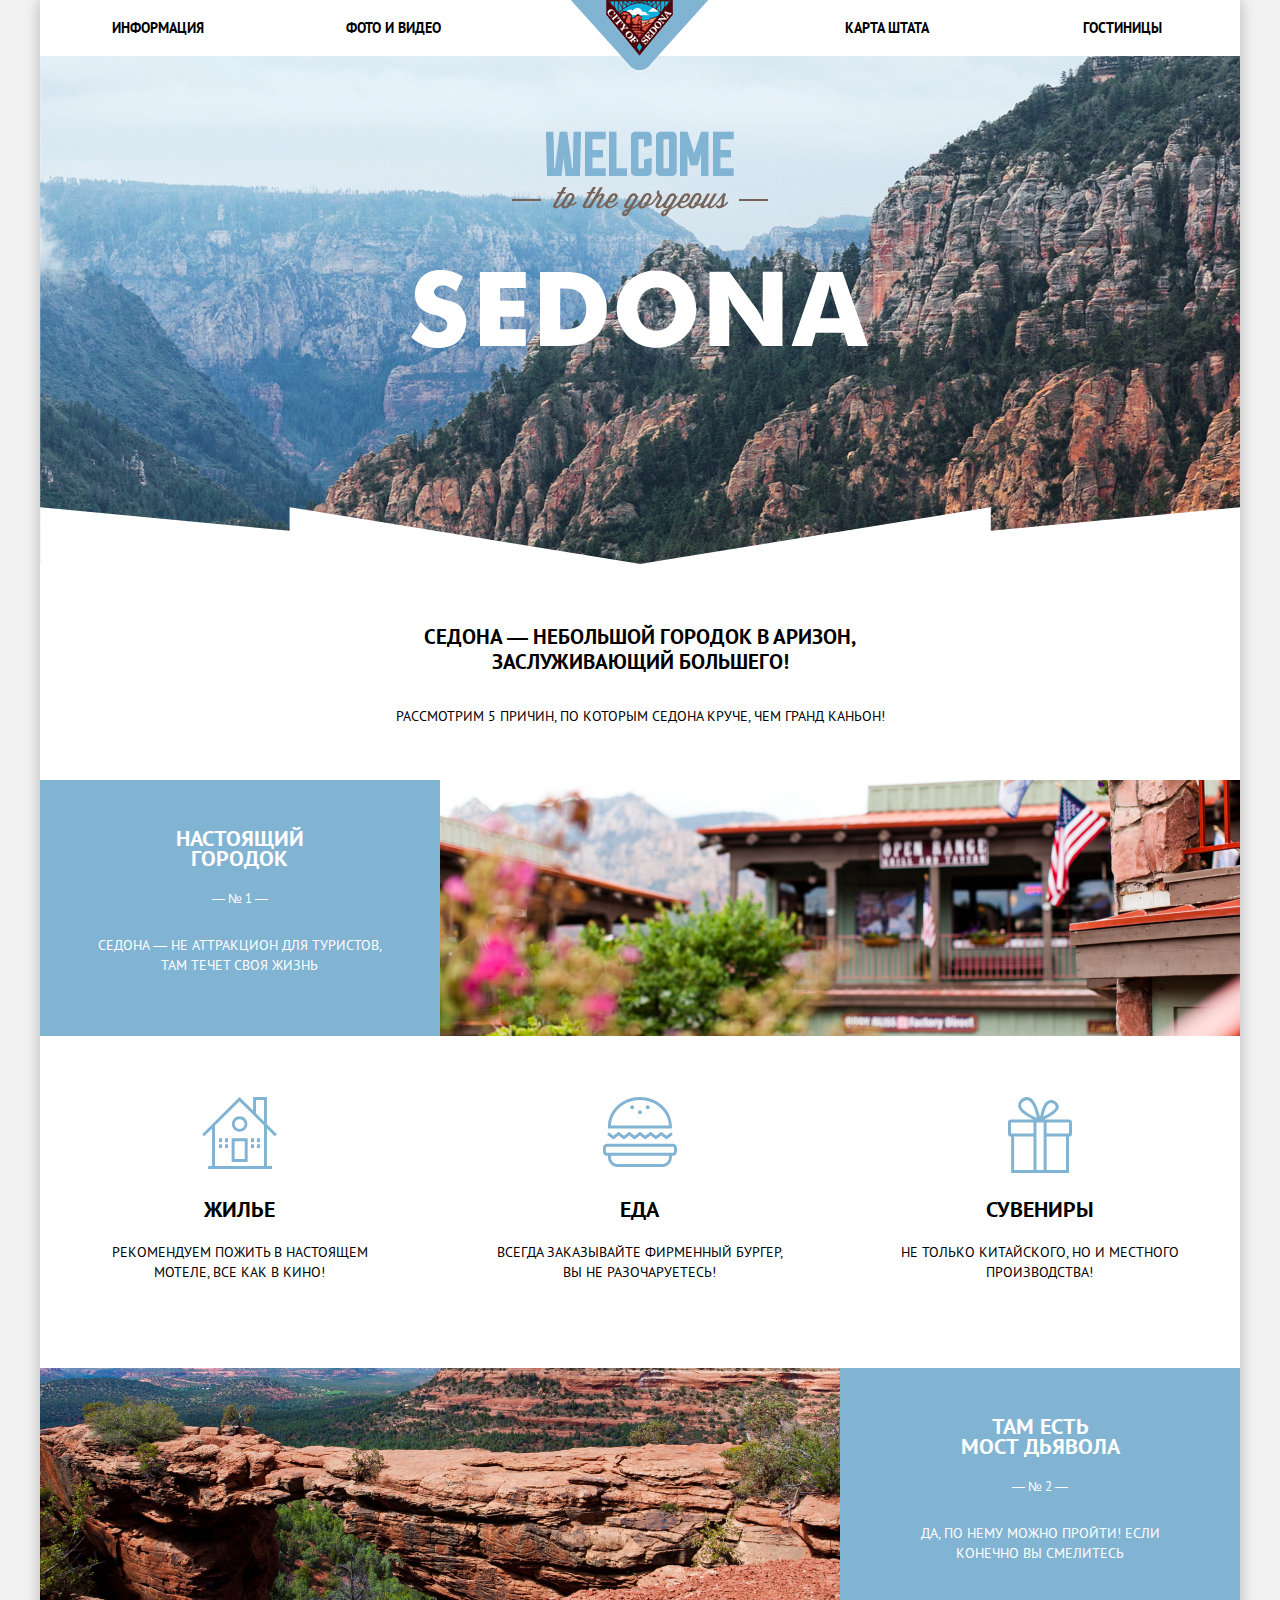
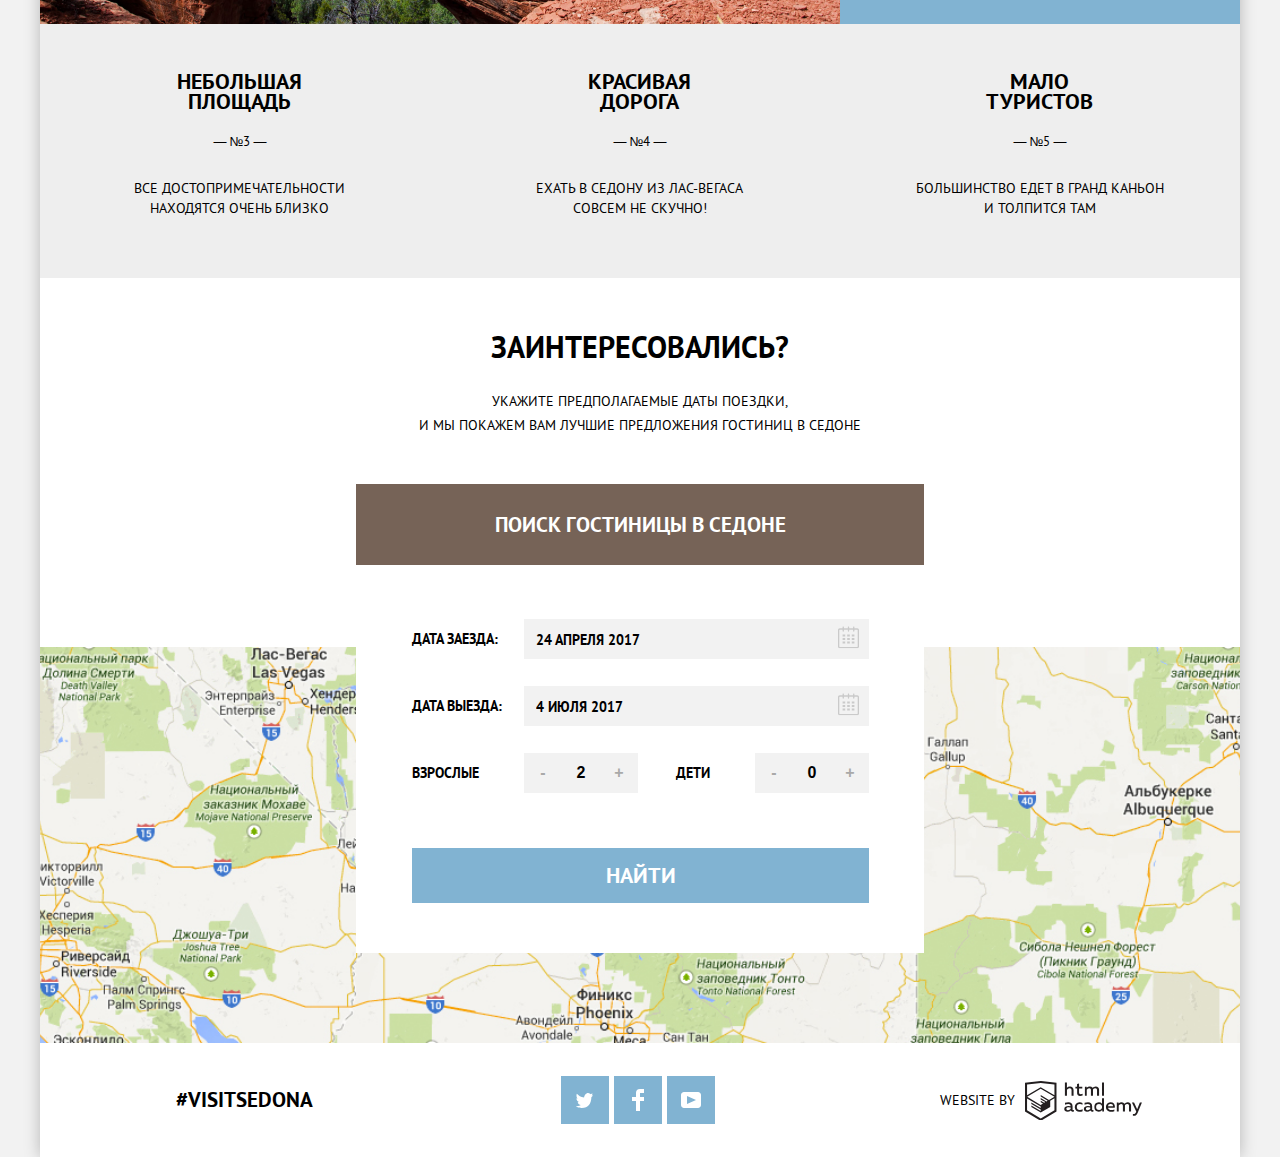
==== index.html @ 19670c78 "Верстка главной страницы" ====
<!DOCTYPE html>
<html lang="ru">
<head>
  <meta charset="UTF-8">
  <meta name="viewport" content="width=device-width, initial-scale=1.0">
  <meta http-equiv="X-UA-Compatible" content="ie=edge">
  <link rel="stylesheet" href="css/style.css">
  <title>Sedona</title>
</head>
<body>
  <div class="container">
    <header class="page-header">
      <div class="page-header__wrapper">
        <nav class="main-nav">
          <img src="img/sedona-logo.png" alt="Sedona" width="138" height="70" class="page-header__logo-image">
          <ul class="main-nav__list main-nav__list--left site-list">
            <li class="site-list__item"><a href="#" class="site-list__link">Информация</a></li>
            <li class="site-list__item"><a href="#" class="site-list__link">Фото и видео</a></li>
          </ul>
          <ul class="main-nav__list main-nav__list--right site-list">
            <li class="site-list__item"><a href="#" class="site-list__link">Карта штата</a></li>
            <li class="site-list__item"><a href="#" class="site-list__link">Гостиницы</a></li>
          </ul>
        </nav>
      </div>
    </header>
    <!-- /.page-header-->
    <main class="page-main">
      <h1 class="visually-hidden">Каталог гостиниц города Седона</h1>
      <section class="hero">
        <h2 class="hero__title"><span class="visually-hidden">Sedona</span></h2>
        <h3 class="hero__slogan"><span class="visually-hidden">Because the Grand  Canyon sucks!</span></h3>
        <p class="hero__subtitle"><span class="visually-hidden">Welcome To the gorgeous</span></p>
      </section>
      <!-- /.hero  -->
      <section class="advantages">
        <h2 class="advantages__title">Седона — небольшой городок в Аризон,  заслуживающий большего!</h2>
        <p class="advantages__subtitle">Рассмотрим 5 причин, по которым Седона круче, чем гранд каньон!</p>
        <ul class="advantage__list">
          <li class="advantage__item advantage__item--image-right" style="background-image: url(img/advantage/image-1.jpg);">
            <div class="advantage__wrapper  advantage__wrapper--image">
              <h2 class="advantage__title">Настоящий<br> городок</h2>         
              <p class="advantage__number">— № 1 —</p>
              <p class="advantage__description">Седона — не аттракцион для туристов, там течет своя жизнь</p>
            </div>       
          </li>
          <li class="advantage__item advantage__item--icon" style="background-image: url(img/icon/icon-1.svg);">
            <div class="advantage__wrapper">
              <h2 class="advantage__title">Жилье</h2>     
              <p class="advantage__description">Рекомендуем пожить в настоящем мотеле, все как в кино!</p>
            </div>
          </li>
          <li class="advantage__item advantage__item--icon" style="background-image: url(img/icon/icon-3.svg);">
            <div class="advantage__wrapper">
              <h2 class="advantage__title">Еда</h2>      
              <p class="advantage__description">Всегда заказывайте фирменный бургер, вы не разочаруетесь!</p>
            </div>
          </li>
          <li class="advantage__item advantage__item--icon" style="background-image: url(img/icon/icon-2.svg);">
            <div class="advantage__wrapper">
              <h2 class="advantage__title">Сувениры</h2>    
              <p class="advantage__description">Не только китайского, но и местного производства!</p>
            </div>
          </li>
          <li class="advantage__item advantage__item--image-left"  style="background-image: url(img/advantage/image-2.jpg);">
            <div class="advantage__wrapper advantage__wrapper--image">
              <h2 class="advantage__title">Там есть <br>Мост Дьявола</h2>         
              <p class="advantage__number">— № 2 —</p>
              <p class="advantage__description"> Да, по нему можно пройти! Если конечно вы смелитесь</p>
            </div>
          </li>
          <li class="advantage__item advantage__item--grey">
            <div class="advantage__wrapper advantage__wrapper--grey">
              <h2 class="advantage__title">Небольшая <br>площадь</h2>
              <p class="advantage__number">— №3 —</p>
              <p class="advantage__description advantage__description--grey">Все достопримечательности находятся очень близко</p>
            </div>
          </li>
          <li class="advantage__item advantage__item--grey">
            <div class="advantage__wrapper advantage__wrapper--grey">
              <h2 class="advantage__title">Красивая<br>дорога</h2>
              <p class="advantage__number">— №4 —</p>
              <p class="advantage__description advantage__description--grey">Ехать в седону из лас-вегаса совсем не скучно!</p>
            </div>
          </li>
          <li class="advantage__item advantage__item--grey">
            <div class="advantage__wrapper advantage__wrapper--grey">
              <h2 class="advantage__title">Мало <br>туристов</h2>
              <p class="advantage__number">— №5 —</p>
              <p class="advantage__description advantage__description--grey">Большинство едет в гранд каньон и толпится там</p>
            </div>
          </li>  
        </ul>
      </section>
      <!-- /.advantages -->
      <section class="offer">
        <div class="offer__wrapper">
          <h2 class="offer__title">Заинтересовались?</h2>
          <p class="offer__info">Укажите предполагаемые даты поездки, <br>
              и мы покажем вам лучшие предложения гостиниц в седоне</p>
              <div class="form__wrapper">
                <a class="button button--form-open">
                  <span class="button__text">Поиск гостиницы в Седоне</span>
                </a>
                <div class="search-form__wrapper">
                    <form class="search-form">
                      <div class="search-form__item">
                        <label class="search-form__label" for="search-form-date-in">Дата заезда:</label>
                        <input class="search-form__input" id="search-form-date-in" type="text" name="date" value="" placeholder="24 апреля 2017">
                        <icon class="search-form__calendar">
                          <svg xmlns="http://www.w3.org/2000/svg" width="21" height="22" viewBox="0 0 21 22"><path d="M19.251 2.025h-2.845V.648c0-.381-.294-.689-.656-.689-.363 0-.656.308-.656.689v1.377h-3.938V.648c0-.381-.294-.689-.655-.689-.363 0-.657.308-.657.689v1.377H5.906V.648c0-.381-.294-.689-.656-.689-.363 0-.657.308-.657.689v1.377H1.75C.784 2.025 0 2.847 0 3.862v16.302C0 21.179.784 22 1.75 22h17.501c.966 0 1.749-.821 1.749-1.836V3.862c0-1.015-.783-1.837-1.749-1.837zm.437 18.139a.448.448 0 0 1-.437.459H1.75a.45.45 0 0 1-.438-.459V3.862a.45.45 0 0 1 .438-.459h2.844v1.378c0 .381.294.689.657.689.362 0 .656-.308.656-.689V3.403h3.938v1.378c0 .381.294.689.657.689.361 0 .655-.308.655-.689V3.403h3.938v1.378c0 .381.293.689.656.689.362 0 .656-.308.656-.689V3.403h2.845c.241 0 .437.206.437.459v16.302z"/><path d="M4.594 8.225h2.625v2.066H4.594zM4.594 11.668h2.625v2.067H4.594zM4.594 15.112h2.625v2.066H4.594zM9.188 15.112h2.625v2.066H9.188zM9.188 11.668h2.625v2.067H9.188zM9.188 8.225h2.625v2.066H9.188zM13.781 15.112h2.625v2.066h-2.625zM13.781 11.668h2.625v2.067h-2.625zM13.781 8.225h2.625v2.066h-2.625z"/></svg>
                        </icon>
                      </div>
                      <div class="search-form__item">
                        <label class="search-form__label" for="search-form-date-out">Дата выезда:</label>
                        <input class="search-form__input" id="search-form-date-out" type="text" name="date" value="" placeholder="4 июля 2017">
                        <icon class="search-form__calendar">
                          <svg xmlns="http://www.w3.org/2000/svg" width="21" height="22" viewBox="0 0 21 22"><path d="M19.251 2.025h-2.845V.648c0-.381-.294-.689-.656-.689-.363 0-.656.308-.656.689v1.377h-3.938V.648c0-.381-.294-.689-.655-.689-.363 0-.657.308-.657.689v1.377H5.906V.648c0-.381-.294-.689-.656-.689-.363 0-.657.308-.657.689v1.377H1.75C.784 2.025 0 2.847 0 3.862v16.302C0 21.179.784 22 1.75 22h17.501c.966 0 1.749-.821 1.749-1.836V3.862c0-1.015-.783-1.837-1.749-1.837zm.437 18.139a.448.448 0 0 1-.437.459H1.75a.45.45 0 0 1-.438-.459V3.862a.45.45 0 0 1 .438-.459h2.844v1.378c0 .381.294.689.657.689.362 0 .656-.308.656-.689V3.403h3.938v1.378c0 .381.294.689.657.689.361 0 .655-.308.655-.689V3.403h3.938v1.378c0 .381.293.689.656.689.362 0 .656-.308.656-.689V3.403h2.845c.241 0 .437.206.437.459v16.302z"/><path d="M4.594 8.225h2.625v2.066H4.594zM4.594 11.668h2.625v2.067H4.594zM4.594 15.112h2.625v2.066H4.594zM9.188 15.112h2.625v2.066H9.188zM9.188 11.668h2.625v2.067H9.188zM9.188 8.225h2.625v2.066H9.188zM13.781 15.112h2.625v2.066h-2.625zM13.781 11.668h2.625v2.067h-2.625zM13.781 8.225h2.625v2.066h-2.625z"/></svg>
                        </icon>
                      </div>
                      <div class="search-form__quantity-block">
                      <div class="search-form__item search-form__item--quantity">
                          <label class="search-form__label" for="search-form-adult">Взрослые</label>
                          <div class="search-form__quantity">
                            <input type='button' value='-' class='minus' field='quantity' />
                            <input type='text' id="search-form-adult" name='quantity' value='2' class='qty' />
                            <input type='button' value='+' class='plus' field='quantity' />
                          </div>
                        </div>
                      <div class="search-form__item search-form__item--quantity">
                        <label class="search-form__label" for="search-form-child">Дети</label>
                        <div class="search-form__quantity">
                          <input type='button' value='-' class='minus' field='quantity' />
                          <input type='text' id="search-form-child" name='quantity' value='0' class='qty' />
                          <input type='button' value='+' class='plus' field='quantity' />
                        </div>
                      </div>
                    </div>
                      <div class="search-form__wrapper-button">
                          <button class="button button--search-form" type="submit"><span class="button__text">Найти</span></button>
                      </div>
                    </form>    
                </div>
              </div>
        </div>
      </section>
      <section class="map"></section>
      <!-- /.offer -->
    </main>
    <!-- /.page-main -->
    <footer class="page-footer">
      <div class="page-footer__wrapper">
        <div class="page-footer__hashtag hashtag">
          <b class="hashtag__title">#Visitsedona</b>
        </div>
        <div class="page-footer__social social">
          <ul class="social__list">
            <li class="social__item">
              <a href="#" class="social__link">
                <span class="visually-hidden">Твиттер</span>
                <svg xmlns="http://www.w3.org/2000/svg" xmlns:xlink="http://www.w3.org/1999/xlink" width="17" height="15" viewBox="0 0 17 15"><path fill="#FFF" d="M10.95.144c1.685-.496 2.984.27 3.577 1.179.673-.231 1.331-.481 2.011-.708a2.345 2.345 0 0 1-.857 1.768c.685.17 1.304-.491 1.304-.491-.169 1-1.006 1.788-1.563 2.024-.231 6.75-3.175 11.217-10.077 11.082h-.446c-.41 0-4.164-.46-4.898-1.887 2.271.196 3.893-.422 4.693-1.177-.96-.3-2.679-.477-2.979-2.95.349.106.564.228 1.19.119C1.705 8.247.374 7.53.448 5.33c.285.328 1.067.536 1.34.472C1.085 5.561-.182 2.442.894.85c1.818 1.854 3.735 3.606 7.152 3.773C8.254 2.33 9.183.793 10.95.144z"/></svg>
              </a>
            </li>
            <li class="social__item">
              <a href="#" class="social__link">
                <span class="visually-hidden">Вконтакте</span>
                <svg xmlns="http://www.w3.org/2000/svg" width="12" height="22" viewBox="0 0 12 22"><path fill="#FFF" d="M12 4V0H8a4 4 0 0 0-4 4v4H0v4h4v10h4V12h4V8H8V4h4z"/></svg>
              </a>
            </li>
            <li class="social__item">
              <a href="#" class="social__link">
                <span class="visually-hidden">Youtube</span>
                <svg xmlns="http://www.w3.org/2000/svg" xmlns:xlink="http://www.w3.org/1999/xlink" width="20" height="16" viewBox="0 0 20 16"><path fill="#FFF" d="M17 0H3C1.35 0 0 1.35 0 3v10c0 1.65 1.35 3 3 3h14c1.65 0 3-1.35 3-3V3c0-1.65-1.35-3-3-3zM6.027 11.998V4.002L15.014 8l-8.987 3.998z"/></svg>
              </a>
            </li>
          </ul>
        </div>
        <div class="page-footer__copyright copyright">
          <b class="copyright__excerpt">Website by</b>
          <a href="" class="copyright__link">
            <svg xmlns="http://www.w3.org/2000/svg" viewBox="0 0 108.08 36.85"><path d="M44.61,26.88a2,2,0,0,0,.55-0.1v1.33a3.25,3.25,0,0,1-1.18.21,1.67,1.67,0,0,1-1.67-1,4.84,4.84,0,0,1-3.14,1.08c-1.51,0-2.91-.83-2.91-2.55,0-2.13,2-2.79,3.71-2.79a11.08,11.08,0,0,1,2.17.25v-0.3c0-1-.76-1.77-2.19-1.77a7.42,7.42,0,0,0-3,.64v-1.7a10.21,10.21,0,0,1,3.19-.55c2.36,0,3.81,1.12,3.81,3.65v3a0.54,0.54,0,0,0,.49.59h0.17Zm-6.44-1.13A1.35,1.35,0,0,0,39.63,27h0.11a3.39,3.39,0,0,0,2.41-1V24.58a9.72,9.72,0,0,0-1.81-.21c-1,0-2.16.33-2.16,1.38h0Zm12.36-6.11a5,5,0,0,1,2.57.64V22a4.08,4.08,0,0,0-2.3-.7,2.75,2.75,0,1,0,0,5.49,5,5,0,0,0,2.43-.64v1.71a6.27,6.27,0,0,1-2.76.57A4.21,4.21,0,0,1,46,24.51q0-.21,0-0.41a4.32,4.32,0,0,1,4.18-4.46h0.38Zm12.17,7.24a2,2,0,0,0,.55-0.1v1.33a3.25,3.25,0,0,1-1.18.21,1.67,1.67,0,0,1-1.67-1,4.84,4.84,0,0,1-3.14,1.08c-1.51,0-2.91-.83-2.91-2.55,0-2.13,2-2.79,3.71-2.79a11.08,11.08,0,0,1,2.17.25v-0.3c0-1-.76-1.77-2.19-1.77a7.42,7.42,0,0,0-3,.64v-1.7a10.21,10.21,0,0,1,3.19-.55c2.36,0,3.81,1.12,3.81,3.65v3a0.54,0.54,0,0,0,.49.59h0.17Zm-6.44-1.13A1.35,1.35,0,0,0,57.73,27h0.11a3.39,3.39,0,0,0,2.41-1V24.58a9.72,9.72,0,0,0-1.81-.21c-1.06,0-2.16.33-2.16,1.38h0ZM73,16V28.2H71.35V26.88a3.88,3.88,0,0,1-3.19,1.54,4.4,4.4,0,0,1,0-8.78,3.81,3.81,0,0,1,3,1.3V16H73Zm-4.53,5.22a2.76,2.76,0,1,0,0,5.52A2.86,2.86,0,0,0,71.15,25V23A2.91,2.91,0,0,0,68.49,21.27ZM79,19.64c3.31,0,4.46,2.68,3.92,5.09H76.7c0.21,1.5,1.67,2.11,3.19,2.11a6.11,6.11,0,0,0,2.64-.59v1.6a7.14,7.14,0,0,1-3,.57C77,28.42,74.78,27,74.78,24a4.18,4.18,0,0,1,4-4.39H79Zm0.09,1.54a2.28,2.28,0,0,0-2.44,2.1v0.06H81.3A2,2,0,0,0,79.13,21.18Zm5.73,7V19.87h1.65v1a3.81,3.81,0,0,1,2.78-1.27A2.86,2.86,0,0,1,91.89,21a4.12,4.12,0,0,1,2.91-1.33A3.06,3.06,0,0,1,98,23V28.2h-1.9V23.05a1.59,1.59,0,0,0-1.42-1.75H94.42a2.8,2.8,0,0,0-2.07,1.12V28.2h-1.9V23.05A1.59,1.59,0,0,0,89,21.31H88.8a3,3,0,0,0-2.21,1.29v5.63H84.86Zm21.31-8.33h1.9l-3.91,9.46c-0.9,2.17-2.09,2.86-3.35,2.86a4.76,4.76,0,0,1-1.1-.14V30.46a2.86,2.86,0,0,0,.85.12c0.9,0,1.58-.64,2.07-1.9l0.17-.42-4-8.4h2l2.86,6.29ZM38.73,1.46V6.22a3.81,3.81,0,0,1,2.7-1.14,3.25,3.25,0,0,1,3.44,3.4v5.15H43V8.72a1.81,1.81,0,0,0-1.61-2h-0.3a2.93,2.93,0,0,0-2.32,1.39v5.52h-1.9V1.46h1.9ZM49.94,2.31v3h3V6.91h-3v3.81c0,1.1.5,1.46,1.58,1.46a4.49,4.49,0,0,0,1.69-.33v1.6A6.8,6.8,0,0,1,51,13.8a2.55,2.55,0,0,1-2.86-2.74V6.89H46.58V5.26h1.5V2.74Zm5.4,11.31V5.28H57v1A3.81,3.81,0,0,1,59.77,5a2.86,2.86,0,0,1,2.6,1.33A4.12,4.12,0,0,1,65.28,5,3.06,3.06,0,0,1,68.44,8.4v5.21h-1.9V8.46a1.59,1.59,0,0,0-1.42-1.75H64.89a2.8,2.8,0,0,0-2.07,1.12v5.78h-1.9V8.46A1.59,1.59,0,0,0,59.5,6.71H59.27A3,3,0,0,0,57.06,8v5.63H55.34ZM71.17,1.45H73V13.6H71.17V1.45ZM14.71,0H14.55L0,1.54V28.21l14.55,8.66,14.55-8.66V1.54Zm12.5,27.1L14.55,34.64,1.9,27.12V16.18l12.59,7.5V25L5.86,19.9v1.31l8.68,5.21v1.39L5.87,22.65V24l8.68,5.21,8.75-5.24V18.31L27.2,16V27.12Zm0-12.53-3.48,2-1.6,1L14.51,13v1.31L21,18.23H21l-0.14.09-1,.54-5.37-3.2V17l4.24,2.52-1,.67-3.2-1.9v1.31l2.1,1.24L14.5,22.1,2,14.65,14.51,7.11Zm0-1.32L14.49,5.76,1.91,13.25v-10L14.56,1.92,27.21,3.25v10h0Z" transform="translate(0 -0.02)" fill="#231f20"/></svg>
          </a>
        </div>
      </div>
    </footer>
    <!-- /.page-footer -->
  </div>
</body>
</html>
---- css/style.css ----
@charset "UTF-8";
/*========== Библиотеки ==========*/
/*! normalize.css v7.0.0 | MIT License | github.com/necolas/normalize.css */
/* Document ========================================================================== */
/** 1. Correct the line height in all browsers. 2. Prevent adjustments of font size after orientation changes in IE on Windows Phone and in iOS. */
html { line-height: 1.15; /* 1 */ -ms-text-size-adjust: 100%; /* 2 */ -webkit-text-size-adjust: 100%; /* 2 */ }

/* Sections ========================================================================== */
/** Remove the margin in all browsers (opinionated). */
body { margin: 0; }

/** Add the correct display in IE 9-. */
article, aside, footer, header, nav, section { display: block; }

/** Correct the font size and margin on `h1` elements within `section` and `article` contexts in Chrome, Firefox, and Safari. */
h1 { font-size: 2em; margin: 0.67em 0; }

/* Grouping content ========================================================================== */
/** Add the correct display in IE 9-. 1. Add the correct display in IE. */
figcaption, figure, main { /* 1 */ display: block; }

/** Add the correct margin in IE 8. */
figure { margin: 1em 40px; }

/** 1. Add the correct box sizing in Firefox. 2. Show the overflow in Edge and IE. */
hr { -webkit-box-sizing: content-box; box-sizing: content-box; /* 1 */ height: 0; /* 1 */ overflow: visible; /* 2 */ }

/** 1. Correct the inheritance and scaling of font size in all browsers. 2. Correct the odd `em` font sizing in all browsers. */
pre { font-family: monospace, monospace; /* 1 */ font-size: 1em; /* 2 */ }

/* Text-level semantics ========================================================================== */
/** 1. Remove the gray background on active links in IE 10. 2. Remove gaps in links underline in iOS 8+ and Safari 8+. */
a { background-color: transparent; /* 1 */ -webkit-text-decoration-skip: objects; /* 2 */ }

/** 1. Remove the bottom border in Chrome 57- and Firefox 39-. 2. Add the correct text decoration in Chrome, Edge, IE, Opera, and Safari. */
abbr[title] { border-bottom: none; /* 1 */ text-decoration: underline; /* 2 */ -webkit-text-decoration: underline dotted; text-decoration: underline dotted; /* 2 */ }

/** Prevent the duplicate application of `bolder` by the next rule in Safari 6. */
b, strong { font-weight: inherit; }

/** Add the correct font weight in Chrome, Edge, and Safari. */
b, strong { font-weight: bolder; }

/** 1. Correct the inheritance and scaling of font size in all browsers. 2. Correct the odd `em` font sizing in all browsers. */
code, kbd, samp { font-family: monospace, monospace; /* 1 */ font-size: 1em; /* 2 */ }

/** Add the correct font style in Android 4.3-. */
dfn { font-style: italic; }

/** Add the correct background and color in IE 9-. */
mark { background-color: #ff0; color: #000; }

/** Add the correct font size in all browsers. */
small { font-size: 80%; }

/** Prevent `sub` and `sup` elements from affecting the line height in all browsers. */
sub, sup { font-size: 75%; line-height: 0; position: relative; vertical-align: baseline; }

sub { bottom: -0.25em; }

sup { top: -0.5em; }

/* Embedded content ========================================================================== */
/** Add the correct display in IE 9-. */
audio, video { display: inline-block; }

/** Add the correct display in iOS 4-7. */
audio:not([controls]) { display: none; height: 0; }

/** Remove the border on images inside links in IE 10-. */
img { border-style: none; }

/** Hide the overflow in IE. */
svg:not(:root) { overflow: hidden; }

/* Forms ========================================================================== */
/** 1. Change the font styles in all browsers (opinionated). 2. Remove the margin in Firefox and Safari. */
button, input, optgroup, select, textarea { font-family: sans-serif; /* 1 */ font-size: 100%; /* 1 */ line-height: 1.15; /* 1 */ margin: 0; /* 2 */ }

/** Show the overflow in IE. 1. Show the overflow in Edge. */
button, input { /* 1 */ overflow: visible; }

/** Remove the inheritance of text transform in Edge, Firefox, and IE. 1. Remove the inheritance of text transform in Firefox. */
button, select { /* 1 */ text-transform: none; }

/** 1. Prevent a WebKit bug where (2) destroys native `audio` and `video` controls in Android 4. 2. Correct the inability to style clickable types in iOS and Safari. */
button, html [type="button"], [type="reset"], [type="submit"] { -webkit-appearance: button; /* 2 */ }

/** Remove the inner border and padding in Firefox. */
button::-moz-focus-inner, [type="button"]::-moz-focus-inner, [type="reset"]::-moz-focus-inner, [type="submit"]::-moz-focus-inner { border-style: none; padding: 0; }

/** Restore the focus styles unset by the previous rule. */
button:-moz-focusring, [type="button"]:-moz-focusring, [type="reset"]:-moz-focusring, [type="submit"]:-moz-focusring { outline: 1px dotted ButtonText; }

/** Correct the padding in Firefox. */
fieldset { padding: 0.35em 0.75em 0.625em; }

/** 1. Correct the text wrapping in Edge and IE. 2. Correct the color inheritance from `fieldset` elements in IE. 3. Remove the padding so developers are not caught out when they zero out `fieldset` elements in all browsers. */
legend { -webkit-box-sizing: border-box; box-sizing: border-box; /* 1 */ color: inherit; /* 2 */ display: table; /* 1 */ max-width: 100%; /* 1 */ padding: 0; /* 3 */ white-space: normal; /* 1 */ }

/** 1. Add the correct display in IE 9-. 2. Add the correct vertical alignment in Chrome, Firefox, and Opera. */
progress { display: inline-block; /* 1 */ vertical-align: baseline; /* 2 */ }

/** Remove the default vertical scrollbar in IE. */
textarea { overflow: auto; }

/** 1. Add the correct box sizing in IE 10-. 2. Remove the padding in IE 10-. */
[type="checkbox"], [type="radio"] { -webkit-box-sizing: border-box; box-sizing: border-box; /* 1 */ padding: 0; /* 2 */ }

/** Correct the cursor style of increment and decrement buttons in Chrome. */
[type="number"]::-webkit-inner-spin-button, [type="number"]::-webkit-outer-spin-button { height: auto; }

/** 1. Correct the odd appearance in Chrome and Safari. 2. Correct the outline style in Safari. */
[type="search"] { -webkit-appearance: textfield; /* 1 */ outline-offset: -2px; /* 2 */ }

/** Remove the inner padding and cancel buttons in Chrome and Safari on macOS. */
[type="search"]::-webkit-search-cancel-button, [type="search"]::-webkit-search-decoration { -webkit-appearance: none; }

/** 1. Correct the inability to style clickable types in iOS and Safari. 2. Change font properties to `inherit` in Safari. */
::-webkit-file-upload-button { -webkit-appearance: button; /* 1 */ font: inherit; /* 2 */ }

/* Interactive ========================================================================== */
/* Add the correct display in IE 9-. 1. Add the correct display in Edge, IE, and Firefox. */
details, menu { display: block; }

/* Add the correct display in all browsers. */
summary { display: list-item; }

/* Scripting ========================================================================== */
/** Add the correct display in IE 9-. */
canvas { display: inline-block; }

/** Add the correct display in IE. */
template { display: none; }

/* Hidden ========================================================================== */
/** Add the correct display in IE 10-. */
[hidden] { display: none; }

/*========== Базовые стили ==========*/
.list-reset, .main-nav__list, .advantage__list, .social__list { margin: 0; padding: 0; list-style: none; }

.link-reset, .site-list__link { text-decoration: none; text-transform: uppercase; }

/*========== Цвета ==========*/
/**/
@font-face { font-family: "pt-sans"; src: url("../fonts/ptsans.woff") format("woff"); }

@font-face { font-weight: bold; font-family: "pt-sans"; src: url("../fonts/ptsansbold.woff") format("woff"); }

*:focus { outline: transparent; }

body { background-color: #f2f2f2; min-width: 768px; font-family: pt-sans, Arial, Helvetica, sans-serif; color: #000000; }

.page-header__wrapper { width: 100%; }

p { font-weight: lighter; font-size: 14px; line-height: 1.2; }

h1 { font-weight: bold; font-size: 30px; line-height: 1.2; }

h2 { font-weight: bold; font-size: 21px; line-height: 1.2; }

h3 { font-weight: bold; font-size: 18px; line-height: 1.2; }

h4 { font-weight: bold; font-size: 16px; line-height: 1.2; }

h5 { font-weight: bold; font-size: 15px; line-height: 1.2; }

h6 { font-weight: bold; font-size: 14px; line-height: 1.2; }

.container { background: #ffffff; max-width: 1200px; width: 100%; margin: 0 auto; -webkit-box-shadow: 0px 0px 15px rgba(0, 0, 0, 0.25); box-shadow: 0px 0px 15px rgba(0, 0, 0, 0.25); }

.visually-hidden:not(:focus):not(:active), input[type="checkbox"].visually-hidden, input[type="radio"].visually-hidden { position: absolute; width: 1px; height: 1px; margin: -1px; padding: 0; overflow: hidden; white-space: nowrap; border: 0; clip: rect(0 0 0 0); -webkit-clip-path: inset(100%); clip-path: inset(100%); }

.button { display: inline-block; margin-right: 16px; padding: 8px 16px; font: inherit; font-weight: bold; font-size: 14px; line-height: 21px; vertical-align: middle; text-align: center; color: #ffffff; text-transform: uppercase; background-color: #81b3d2; border: none; cursor: pointer; }

.button:hover, .button:focus { background-color: #669ec0; }

.button:active { background-color: #5496bd; }

.button:active .button__text { opacity: 0.3; /*color: #94b9d2*/ }

.button.disabled, .button:disabled { background-color: #000000; cursor: default; opacity: 0.5; }

.button.disabled .button__text, .button:disabled .button__text { opacity: 0.3; }

.button--form-open { display: block; margin: 0; margin: 0; padding: 30px; font-size: 21px; text-align: center; color: #ffffff; text-transform: uppercase; background-color: #766357; }

.button--form-open:hover, .button--form-open:focus { background-color: #604e43; }

.button--form-open:active { background-color: #503e33; }

.button--form-open:active .button__text { opacity: 0.3; }

.button--search-form { width: 100%; max-width: 457px; margin: 0 6px; padding: 17px; font-size: 22px; }

/*========== Модульные стили ==========*/
.page-footer { background: #ffffff; }

.page-footer__wrapper { display: -webkit-box; display: -ms-flexbox; display: flex; -webkit-box-orient: horizontal; -webkit-box-direction: normal; -ms-flex-direction: row; flex-direction: row; -webkit-box-pack: center; -ms-flex-pack: center; justify-content: center; -webkit-box-align: center; -ms-flex-align: center; align-items: center; padding: 33px 0px; }

.page-footer__hashtag { width: 33%; display: -webkit-box; display: -ms-flexbox; display: flex; -webkit-box-orient: horizontal; -webkit-box-direction: normal; -ms-flex-direction: row; flex-direction: row; -webkit-box-pack: center; -ms-flex-pack: center; justify-content: center; }

.page-footer__social { width: 33%; display: -webkit-box; display: -ms-flexbox; display: flex; -webkit-box-orient: horizontal; -webkit-box-direction: normal; -ms-flex-direction: row; flex-direction: row; -webkit-box-pack: center; -ms-flex-pack: center; justify-content: center; }

.page-footer__copyright { width: 33%; display: -webkit-box; display: -ms-flexbox; display: flex; -webkit-box-orient: horizontal; -webkit-box-direction: normal; -ms-flex-direction: row; flex-direction: row; -webkit-box-align: center; -ms-flex-align: center; align-items: center; -webkit-box-pack: center; -ms-flex-pack: center; justify-content: center; }

.main-nav { height: 56px; display: -webkit-box; display: -ms-flexbox; display: flex; -webkit-box-orient: horizontal; -webkit-box-direction: normal; -ms-flex-direction: row; flex-direction: row; -webkit-box-pack: justify; -ms-flex-pack: justify; justify-content: space-between; }

.main-nav__list { display: -webkit-box; display: -ms-flexbox; display: flex; -webkit-box-align: center; -ms-flex-align: center; align-items: center; width: calc(100% - 200px); }

.main-nav__list--left { -webkit-box-ordinal-group: 2; -ms-flex-order: 1; order: 1; text-align: left; }

.main-nav__list--right { -webkit-box-ordinal-group: 4; -ms-flex-order: 3; order: 3; text-align: right; }

.site-list__item { display: -webkit-box; display: -ms-flexbox; display: flex; -webkit-box-flex: 1; -ms-flex-positive: 1; flex-grow: 1; -webkit-box-pack: center; -ms-flex-pack: center; justify-content: center; width: 20%; }

.site-list__link { line-height: 26px; font-size: 14px; color: #000000; font-weight: bold; }

.site-list__link:hover { color: #81b3d2; }

.site-list__link:focus, .site-list__link:active { opacity: 0.3; }

.site-list__link--curret { color: #766357; }

.page-header { display: -webkit-box; display: -ms-flexbox; display: flex; -webkit-box-pack: center; -ms-flex-pack: center; justify-content: center; }

.page-header__logo-image { -webkit-box-ordinal-group: 3; -ms-flex-order: 2; order: 2; margin: 0 60px; -webkit-box-flex: 1; -ms-flex-positive: 1; flex-grow: 1; z-index: 9; }

.hero { position: relative; display: -webkit-box; display: -ms-flexbox; display: flex; -webkit-box-orient: vertical; -webkit-box-direction: normal; -ms-flex-direction: column; flex-direction: column; padding: 73px 73px 80px 73px; text-align: center; background: url(../img/hero/hero-bg.jpg) no-repeat; background-position-y: -55px; }

.hero:after { content: ''; position: absolute; right: 0; bottom: 0; left: 0; height: 57px; background: url(../img/hero/hero-shape.png) center no-repeat; }

.hero__title { -webkit-box-ordinal-group: 3; -ms-flex-order: 2; order: 2; height: 80px; margin: 0; margin-bottom: 55px; background: url(../img/hero/hero-sedona.png) center no-repeat; }

.hero__slogan { -webkit-box-ordinal-group: 4; -ms-flex-order: 3; order: 3; height: 80px; margin: 0; background: url(../img/hero/hero-slogan.png) center no-repeat; }

.hero__subtitle { -webkit-box-ordinal-group: 2; -ms-flex-order: 1; order: 1; height: 90px; margin: 0; margin-bottom: 50px; background: url(../img/hero/hero-welcome.png) center no-repeat; }

.advantages { margin-top: 60px; }

.advantages__title { max-width: 600px; margin: 0 auto; margin-bottom: 34px; text-align: center; text-transform: uppercase; }

.advantages__subtitle { margin: 0 auto; margin-bottom: 55px; text-align: center; text-transform: uppercase; }

.advantage__list { display: -webkit-box; display: -ms-flexbox; display: flex; -ms-flex-wrap: wrap; flex-wrap: wrap; }

.advantage__wrapper { display: -webkit-box; display: -ms-flexbox; display: flex; -webkit-box-orient: vertical; -webkit-box-direction: normal; -ms-flex-direction: column; flex-direction: column; width: 100%; max-width: 400px; padding: 48px 0px 32px; text-align: center; }

.advantage__wrapper--image { max-width: 33.333%; }

.advantage__wrapper--grey { max-height: 145px; padding-top: 47px; padding-bottom: 62px; }

.advantage__item { width: 33.333%; }

.advantage__item--image-left, .advantage__item--image-right { display: -webkit-box; display: -ms-flexbox; display: flex; width: 100%; min-height: 256px; color: #ffffff; background-color: #81b3d2; background-repeat: no-repeat; background-size: calc(100% - 33.3%); }

.advantage__item--image-left { -webkit-box-orient: horizontal; -webkit-box-direction: reverse; -ms-flex-direction: row-reverse; flex-direction: row-reverse; background-position: 0% 50%; }

.advantage__item--image-right { -webkit-box-orient: horizontal; -webkit-box-direction: normal; -ms-flex-direction: row; flex-direction: row; background-position: 100% 50%; }

.advantage__item--icon { min-height: 217px; padding-top: 115px; background: 50% 61px no-repeat; }

.advantage__item--grey { background-color: #eeeeee; }

.advantage__title { margin: 0 auto; margin-bottom: 23px; font-size: 21.5px; line-height: 20px; text-align: center; text-transform: uppercase; }

.advantage__number { margin: 0; margin-bottom: 28px; font-size: 13px; }

.advantage__description { max-width: 75%; line-height: 20px; margin: 0; margin: 0 auto; text-align: center; text-transform: uppercase; }

.advantage__description--grey { max-width: 65%; }

.offer__wrapper { display: -webkit-box; display: -ms-flexbox; display: flex; -webkit-box-orient: vertical; -webkit-box-direction: normal; -ms-flex-direction: column; flex-direction: column; max-width: 568px; margin: 0 auto; padding: 51px 0 82px; }

.offer__title { margin: 0 auto; margin-bottom: 24px; font-size: 30px; text-align: center; text-transform: uppercase; }

.offer__info { margin: 0; font-size: 14px; line-height: 24px; text-align: center; text-transform: uppercase; margin-bottom: 47px; }

.form__wrapper { position: relative; }

.search-form { display: -webkit-box; display: -ms-flexbox; display: flex; -ms-flex-wrap: wrap; flex-wrap: wrap; -webkit-box-pack: justify; -ms-flex-pack: justify; justify-content: space-between; -webkit-box-orient: vertical; -webkit-box-direction: normal; -ms-flex-direction: column; flex-direction: column; margin-top: 4px; }

.search-form__wrapper { background-color: #ffffff; padding: 50px; position: absolute; left: 0; right: 0; }

.search-form__wrapper-button { margin-top: 28px; }

.search-form__item { width: 100%; margin: 0; margin-bottom: 27px; display: -webkit-box; display: -ms-flexbox; display: flex; -webkit-box-orient: horizontal; -webkit-box-direction: normal; -ms-flex-direction: row; flex-direction: row; -webkit-box-pack: justify; -ms-flex-pack: justify; justify-content: space-between; -webkit-box-align: center; -ms-flex-align: center; align-items: center; position: relative; }

.search-form__item--quantity { max-width: 240px; -webkit-box-pack: end; -ms-flex-pack: end; justify-content: flex-end; }

.search-form__label { display: block; margin-left: 6px; text-transform: uppercase; color: black; font-weight: bold; font-size: 14px; }

.search-form__input { -webkit-box-sizing: border-box; box-sizing: border-box; width: 345px; padding-right: 39px; padding-left: 10px; margin-right: 5px; height: 40px; font: inherit; background-color: #f2f2f2; border: 2px solid #f2f2f2; }

.search-form__input:hover { border-color: #ebebeb; background-color: #ebebeb; }

.search-form__input:focus, .search-form__input:active { background-color: #ffffff; }

.search-form__calendar { position: absolute; top: 50%; -webkit-transform: translateY(-50%); transform: translateY(-50%); right: 15px; cursor: pointer; }

.search-form__calendar > svg > path { fill: #cacaca; }

.search-form__calendar:hover > svg > path { fill: #000000; }

.search-form__calendar:focus > svg > path, .search-form__calendar:active > svg > path { fill: #81b3d2; }

.search-form__quantity-block { display: -webkit-box; display: -ms-flexbox; display: flex; -webkit-box-orient: horizontal; -webkit-box-direction: normal; -ms-flex-direction: row; flex-direction: row; }

.search-form__quantity { display: -webkit-box; display: -ms-flexbox; display: flex; margin-left: 45px; margin-right: 5px; }

.search-form__quantity input { display: inline-block; width: 38px; height: 40px; padding: 0; margin: 0; text-align: center; color: #a9a9a9; font-weight: bold; background: #f2f2f2; border: none; }

.search-form__quantity input[type="text"] { color: #000000; }

.search-form__quantity input[type="button"] { cursor: pointer; }

.search-form__quantity input[type="button"]:hover { color: #000000; }

.search-form__quantity input[type="button"]:focus, .search-form__quantity input[type="button"]:active { color: #81b3d2; }

input[type="text"]::-webkit-input-placeholder { color: #000000; text-transform: uppercase; font-weight: bold; font-size: 14px; }

input[type="text"]:-ms-input-placeholder { color: #000000; text-transform: uppercase; font-weight: bold; font-size: 14px; }

input[type="text"]::-ms-input-placeholder { color: #000000; text-transform: uppercase; font-weight: bold; font-size: 14px; }

input[type="text"]::placeholder { color: #000000; text-transform: uppercase; font-weight: bold; font-size: 14px; }

.map { background: url(../img/map.jpg) bottom no-repeat; min-height: 396px; background-size: cover; }

.social__list { display: -webkit-box; display: -ms-flexbox; display: flex; }

.social__item { margin-right: 5px; }

.social:last-child { margin-right: 0; }

.social__link { display: -webkit-box; display: -ms-flexbox; display: flex; -webkit-box-orient: horizontal; -webkit-box-direction: normal; -ms-flex-direction: row; flex-direction: row; -webkit-box-pack: center; -ms-flex-pack: center; justify-content: center; -webkit-box-align: center; -ms-flex-align: center; align-items: center; -webkit-box-sizing: border-box; box-sizing: border-box; width: 48px; height: 48px; background: #81b3d2; }

.social__link:hover, .social__link:focus { background-color: #669ec0; }

.social__link:active { background-color: #5496bd; }

.social__link:active > svg > path { fill: #94b9d2; }

.hashtag__title { text-transform: uppercase; font-weight: bold; font-size: 21px; color: #000000; }

.copyright__excerpt { display: block; font-weight: normal; text-transform: uppercase; font-size: 14px; }

.copyright__link { display: inline-block; width: 117px; top: 2px; left: 10px; position: relative; }

.copyright__link:hover > svg > path, .copyright__link:focus > svg > path { fill: #669ec0; }

.copyright__link:active > svg > path { opacity: 0.3; /* fill: #94b9d2 */ }
/*# sourceMappingURL=style.css.map */
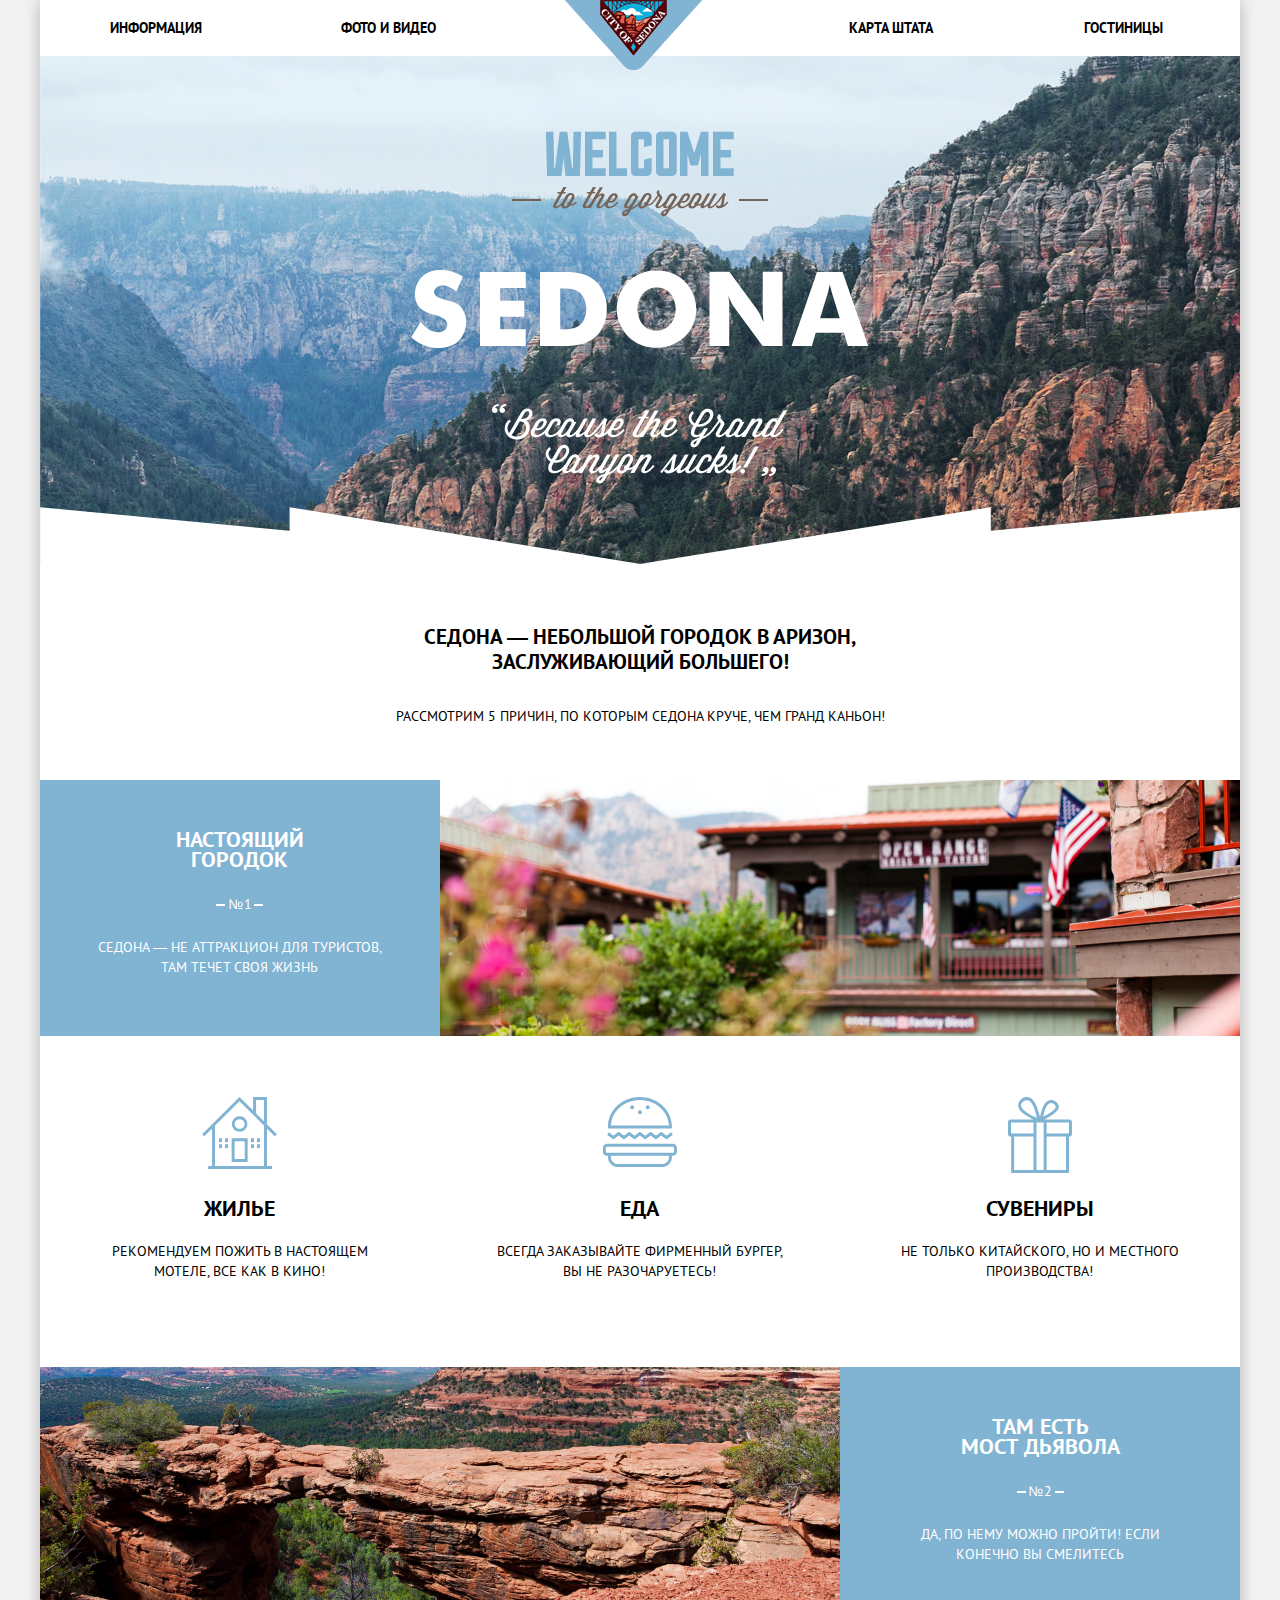
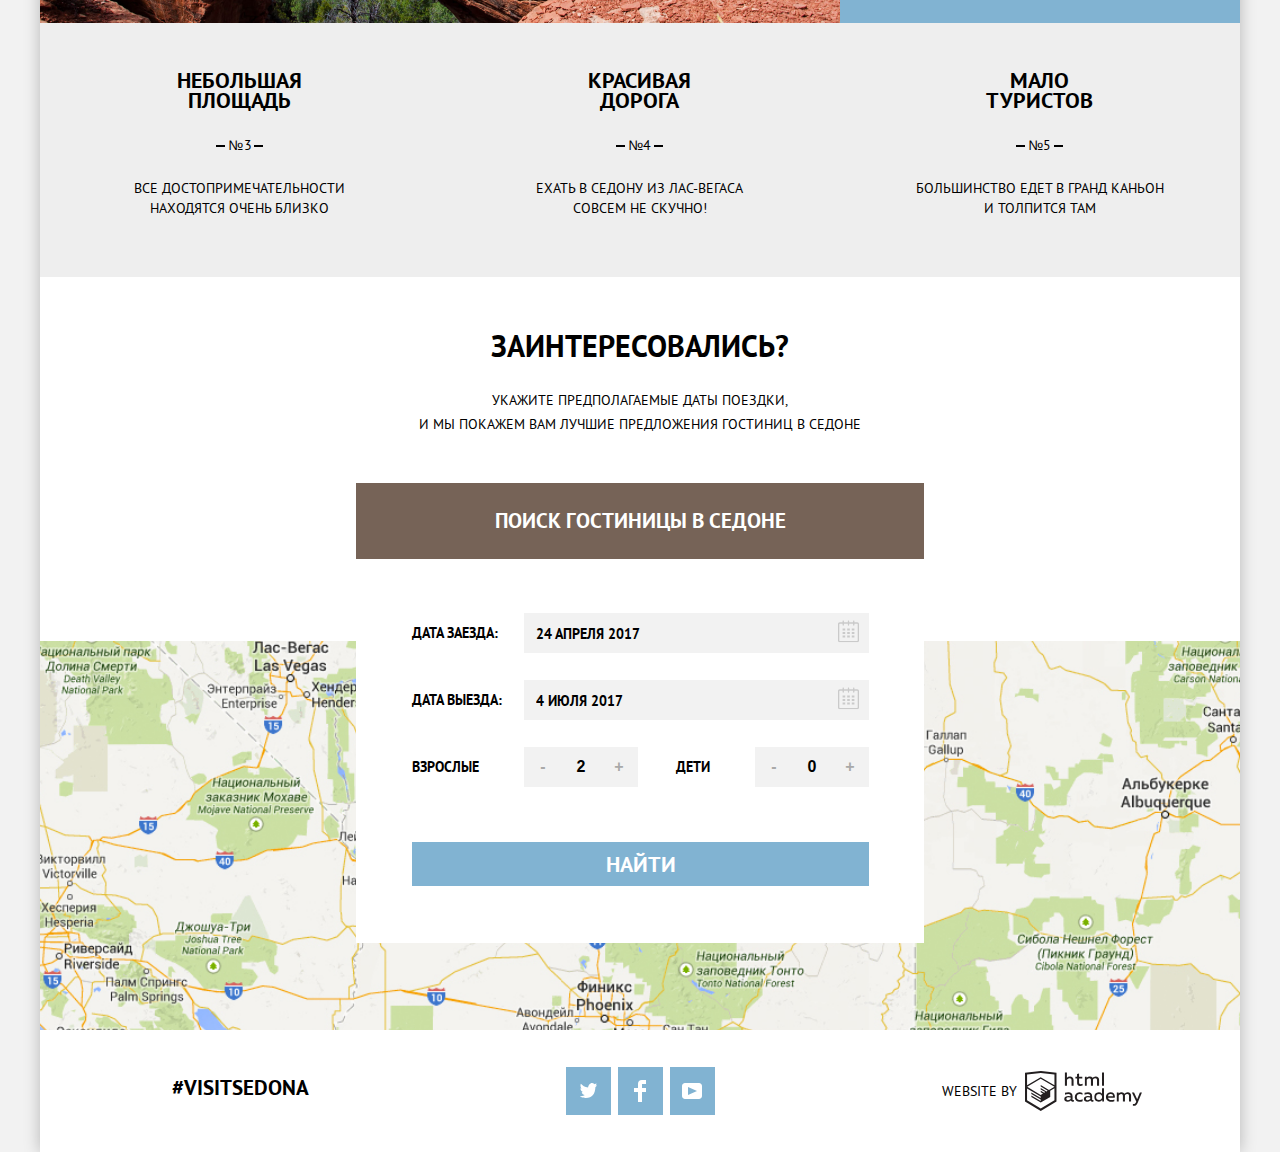
==== commit 54a6ea6c: "Сверстана страница с каталогом отелей" ====
--- a/index.html
+++ b/index.html
@@ -5,6 +5,7 @@
   <meta name="viewport" content="width=device-width, initial-scale=1.0">
   <meta http-equiv="X-UA-Compatible" content="ie=edge">
   <link rel="stylesheet" href="css/style.css">
+  <meta name="theme-color" content="#81b3d2">
   <title>Sedona</title>
 </head>
 <body>
@@ -12,7 +13,9 @@
     <header class="page-header">
       <div class="page-header__wrapper">
         <nav class="main-nav">
-          <img src="img/sedona-logo.png" alt="Sedona" width="138" height="70" class="page-header__logo-image">
+          <div class="page-header__logo-wrapper">
+            <img src="img/sedona-logo.png" alt="Sedona" width="138" height="70" class="page-header__logo-image">
+          </div>
           <ul class="main-nav__list main-nav__list--left site-list">
             <li class="site-list__item"><a href="#" class="site-list__link">Информация</a></li>
             <li class="site-list__item"><a href="#" class="site-list__link">Фото и видео</a></li>
@@ -28,69 +31,73 @@
     <main class="page-main">
       <h1 class="visually-hidden">Каталог гостиниц города Седона</h1>
       <section class="hero">
-        <h2 class="hero__title"><span class="visually-hidden">Sedona</span></h2>
-        <h3 class="hero__slogan"><span class="visually-hidden">Because the Grand  Canyon sucks!</span></h3>
-        <p class="hero__subtitle"><span class="visually-hidden">Welcome To the gorgeous</span></p>
+        <div class="hero__wrapper">
+          <h2 class="hero__title"><span class="visually-hidden">Sedona</span></h2>
+          <h3 class="hero__slogan"><span class="visually-hidden">Because the Grand  Canyon sucks!</span></h3>
+          <p class="hero__subtitle"><span class="visually-hidden">Welcome To the gorgeous</span></p>
+        </div>
       </section>
       <!-- /.hero  -->
       <section class="advantages">
-        <h2 class="advantages__title">Седона — небольшой городок в Аризон,  заслуживающий большего!</h2>
-        <p class="advantages__subtitle">Рассмотрим 5 причин, по которым Седона круче, чем гранд каньон!</p>
-        <ul class="advantage__list">
-          <li class="advantage__item advantage__item--image-right" style="background-image: url(img/advantage/image-1.jpg);">
-            <div class="advantage__wrapper  advantage__wrapper--image">
-              <h2 class="advantage__title">Настоящий<br> городок</h2>         
-              <p class="advantage__number">— № 1 —</p>
-              <p class="advantage__description">Седона — не аттракцион для туристов, там течет своя жизнь</p>
-            </div>       
-          </li>
-          <li class="advantage__item advantage__item--icon" style="background-image: url(img/icon/icon-1.svg);">
-            <div class="advantage__wrapper">
-              <h2 class="advantage__title">Жилье</h2>     
-              <p class="advantage__description">Рекомендуем пожить в настоящем мотеле, все как в кино!</p>
-            </div>
-          </li>
-          <li class="advantage__item advantage__item--icon" style="background-image: url(img/icon/icon-3.svg);">
-            <div class="advantage__wrapper">
-              <h2 class="advantage__title">Еда</h2>      
-              <p class="advantage__description">Всегда заказывайте фирменный бургер, вы не разочаруетесь!</p>
-            </div>
-          </li>
-          <li class="advantage__item advantage__item--icon" style="background-image: url(img/icon/icon-2.svg);">
-            <div class="advantage__wrapper">
-              <h2 class="advantage__title">Сувениры</h2>    
-              <p class="advantage__description">Не только китайского, но и местного производства!</p>
-            </div>
-          </li>
-          <li class="advantage__item advantage__item--image-left"  style="background-image: url(img/advantage/image-2.jpg);">
-            <div class="advantage__wrapper advantage__wrapper--image">
-              <h2 class="advantage__title">Там есть <br>Мост Дьявола</h2>         
-              <p class="advantage__number">— № 2 —</p>
-              <p class="advantage__description"> Да, по нему можно пройти! Если конечно вы смелитесь</p>
-            </div>
-          </li>
-          <li class="advantage__item advantage__item--grey">
-            <div class="advantage__wrapper advantage__wrapper--grey">
-              <h2 class="advantage__title">Небольшая <br>площадь</h2>
-              <p class="advantage__number">— №3 —</p>
-              <p class="advantage__description advantage__description--grey">Все достопримечательности находятся очень близко</p>
-            </div>
-          </li>
-          <li class="advantage__item advantage__item--grey">
-            <div class="advantage__wrapper advantage__wrapper--grey">
-              <h2 class="advantage__title">Красивая<br>дорога</h2>
-              <p class="advantage__number">— №4 —</p>
-              <p class="advantage__description advantage__description--grey">Ехать в седону из лас-вегаса совсем не скучно!</p>
-            </div>
-          </li>
-          <li class="advantage__item advantage__item--grey">
-            <div class="advantage__wrapper advantage__wrapper--grey">
-              <h2 class="advantage__title">Мало <br>туристов</h2>
-              <p class="advantage__number">— №5 —</p>
-              <p class="advantage__description advantage__description--grey">Большинство едет в гранд каньон и толпится там</p>
-            </div>
-          </li>  
-        </ul>
+        <div class="advantages__wrapper">
+          <h2 class="advantages__title">Седона — небольшой городок в Аризон,  заслуживающий большего!</h2>
+          <p class="advantages__subtitle">Рассмотрим 5 причин, по которым Седона круче, чем гранд каньон!</p>
+          <ul class="advantage__list">
+            <li class="advantage__item advantage__item--image-right" style="background-image: url(img/advantage/image-1.jpg);">
+              <div class="advantage__wrapper  advantage__wrapper--image">
+                <h3 class="advantage__title">Настоящий<br> городок</h2>         
+                <p class="advantage__subtitle">№1</p>
+                <p class="advantage__description">Седона — не аттракцион для туристов, там течет своя жизнь</p>
+              </div>       
+            </li>
+            <li class="advantage__item advantage__item--icon" style="background-image: url(img/icon/icon-1.svg);">
+              <div class="advantage__wrapper">
+                <h3 class="advantage__title">Жилье</h2>     
+                <p class="advantage__description">Рекомендуем пожить в настоящем мотеле, все как в кино!</p>
+              </div>
+            </li>
+            <li class="advantage__item advantage__item--icon" style="background-image: url(img/icon/icon-3.svg);">
+              <div class="advantage__wrapper">
+                <h3 class="advantage__title">Еда</h2>      
+                <p class="advantage__description">Всегда заказывайте фирменный бургер, вы не разочаруетесь!</p>
+              </div>
+            </li>
+            <li class="advantage__item advantage__item--icon" style="background-image: url(img/icon/icon-2.svg);">
+              <div class="advantage__wrapper">
+                <h3 class="advantage__title">Сувениры</h2>    
+                <p class="advantage__description">Не только китайского, но и местного производства!</p>
+              </div>
+            </li>
+            <li class="advantage__item advantage__item--image-left"  style="background-image: url(img/advantage/image-2.jpg);">
+              <div class="advantage__wrapper advantage__wrapper--image">
+                <h3 class="advantage__title">Там есть <br>Мост Дьявола</h2>         
+                <p class="advantage__subtitle">№2</p>
+                <p class="advantage__description"> Да, по нему можно пройти! Если конечно вы смелитесь</p>
+              </div>
+            </li>
+            <li class="advantage__item advantage__item--grey">
+              <div class="advantage__wrapper advantage__wrapper--grey">
+                <h3 class="advantage__title">Небольшая <br>площадь</h2>
+                <p class="advantage__subtitle">№3</p>
+                <p class="advantage__description advantage__description--grey">Все достопримечательности находятся очень близко</p>
+              </div>
+            </li>
+            <li class="advantage__item advantage__item--grey">
+              <div class="advantage__wrapper advantage__wrapper--grey">
+                <h3 class="advantage__title">Красивая<br>дорога</h2>
+                <p class="advantage__subtitle">№4</p>
+                <p class="advantage__description advantage__description--grey">Ехать в седону из лас-вегаса совсем не скучно!</p>
+              </div>
+            </li>
+            <li class="advantage__item advantage__item--grey">
+              <div class="advantage__wrapper advantage__wrapper--grey">
+                <h3 class="advantage__title">Мало <br>туристов</h2>
+                <p class="advantage__subtitle">№5</p>
+                <p class="advantage__description advantage__description--grey">Большинство едет в гранд каньон и толпится там</p>
+              </div>
+            </li>  
+          </ul>
+        </div>
       </section>
       <!-- /.advantages -->
       <section class="offer">
@@ -99,10 +106,10 @@
           <p class="offer__info">Укажите предполагаемые даты поездки, <br>
               и мы покажем вам лучшие предложения гостиниц в седоне</p>
               <div class="form__wrapper">
-                <a class="button button--form-open">
+                <a id="searchButton" class="button button--form-open">
                   <span class="button__text">Поиск гостиницы в Седоне</span>
                 </a>
-                <div class="search-form__wrapper">
+                <div id="searchForm" class="search-form__wrapper search-form--show">
                     <form class="search-form">
                       <div class="search-form__item">
                         <label class="search-form__label" for="search-form-date-in">Дата заезда:</label>
@@ -144,7 +151,9 @@
               </div>
         </div>
       </section>
-      <section class="map"></section>
+      <section class="map">
+        <iframe src="https://www.google.com/maps/embed?pb=!1m14!1m12!1m3!1d52035.310501810745!2d-111.76278464422616!3d34.87106270991354!2m3!1f0!2f0!3f0!3m2!1i1024!2i768!4f13.1!5e0!3m2!1sru!2sru!4v1557140917705!5m2!1sru!2sru" width="100%" height="390" frameborder="0" style="border:0" allowfullscreen></iframe>
+      </section>
       <!-- /.offer -->
     </main>
     <!-- /.page-main -->
@@ -185,5 +194,6 @@
     </footer>
     <!-- /.page-footer -->
   </div>
+  <script src="js/scripts.js"></script>
 </body>
 </html>--- a/css/style.css
+++ b/css/style.css
@@ -152,6 +152,8 @@
 
 body { background-color: #f2f2f2; min-width: 768px; font-family: pt-sans, Arial, Helvetica, sans-serif; color: #000000; }
 
+.browserupgrade { text-align: center; background: yellow; padding: 8px; outline: 2px dashed #aeae00; outline-offset: -6px; }
+
 .page-header__wrapper { width: 100%; }
 
 p { font-weight: lighter; font-size: 14px; line-height: 1.2; }
@@ -172,7 +174,7 @@
 
 .visually-hidden:not(:focus):not(:active), input[type="checkbox"].visually-hidden, input[type="radio"].visually-hidden { position: absolute; width: 1px; height: 1px; margin: -1px; padding: 0; overflow: hidden; white-space: nowrap; border: 0; clip: rect(0 0 0 0); -webkit-clip-path: inset(100%); clip-path: inset(100%); }
 
-.button { display: inline-block; margin-right: 16px; padding: 8px 16px; font: inherit; font-weight: bold; font-size: 14px; line-height: 21px; vertical-align: middle; text-align: center; color: #ffffff; text-transform: uppercase; background-color: #81b3d2; border: none; cursor: pointer; }
+.button { display: inline-block; margin-right: 16px; padding: 8px 16px; font: inherit; font-weight: bold; font-size: 14px; line-height: 10px; vertical-align: middle; text-align: center; color: #ffffff; text-transform: uppercase; background-color: #81b3d2; border: none; cursor: pointer; text-decoration: none; }
 
 .button:hover, .button:focus { background-color: #669ec0; }
 
@@ -184,7 +186,15 @@
 
 .button.disabled .button__text, .button:disabled .button__text { opacity: 0.3; }
 
-.button--form-open { display: block; margin: 0; margin: 0; padding: 30px; font-size: 21px; text-align: center; color: #ffffff; text-transform: uppercase; background-color: #766357; }
+.button--brown { background-color: #766357; }
+
+.button--brown:hover { background-color: #604e43; }
+
+.button--brown:active { background-color: #503e33; }
+
+.button--brown:active .button__text { opacity: 0.3; }
+
+.button--form-open { display: block; margin: 0; margin: 0; padding: 33px; font-size: 21px; text-align: center; color: #ffffff; text-transform: uppercase; background-color: #766357; }
 
 .button--form-open:hover, .button--form-open:focus { background-color: #604e43; }
 
@@ -193,21 +203,29 @@
 .button--form-open:active .button__text { opacity: 0.3; }
 
 .button--search-form { width: 100%; max-width: 457px; margin: 0 6px; padding: 17px; font-size: 22px; }
+
+.button--transparent { display: block; margin: 0 auto; padding: 6px 35px; font-size: 14px; line-height: 20px; color: #ffffff; text-transform: uppercase; background: transparent; border: 2px solid #ffffff; border-radius: 2px; outline: none; cursor: pointer; }
+
+.button--transparent:hover { color: #000000; background: #ffffff; }
+
+.button--info { height: 10px; margin: 0; }
+
+.button--booking { height: 10px; margin: 0; }
 
 /*========== Модульные стили ==========*/
 .page-footer { background: #ffffff; }
 
-.page-footer__wrapper { display: -webkit-box; display: -ms-flexbox; display: flex; -webkit-box-orient: horizontal; -webkit-box-direction: normal; -ms-flex-direction: row; flex-direction: row; -webkit-box-pack: center; -ms-flex-pack: center; justify-content: center; -webkit-box-align: center; -ms-flex-align: center; align-items: center; padding: 33px 0px; }
-
-.page-footer__hashtag { width: 33%; display: -webkit-box; display: -ms-flexbox; display: flex; -webkit-box-orient: horizontal; -webkit-box-direction: normal; -ms-flex-direction: row; flex-direction: row; -webkit-box-pack: center; -ms-flex-pack: center; justify-content: center; }
+.page-footer__wrapper { display: -webkit-box; display: -ms-flexbox; display: flex; -webkit-box-orient: horizontal; -webkit-box-direction: normal; -ms-flex-direction: row; flex-direction: row; -webkit-box-pack: center; -ms-flex-pack: center; justify-content: center; -webkit-box-align: center; -ms-flex-align: center; align-items: center; padding: 37px 0px; }
+
+.page-footer__hashtag { width: 33%; display: -webkit-box; display: -ms-flexbox; display: flex; -webkit-box-orient: horizontal; -webkit-box-direction: normal; -ms-flex-direction: row; flex-direction: row; -webkit-box-pack: center; -ms-flex-pack: center; justify-content: center; top: -2px; left: -4px; position: relative; }
 
 .page-footer__social { width: 33%; display: -webkit-box; display: -ms-flexbox; display: flex; -webkit-box-orient: horizontal; -webkit-box-direction: normal; -ms-flex-direction: row; flex-direction: row; -webkit-box-pack: center; -ms-flex-pack: center; justify-content: center; }
 
-.page-footer__copyright { width: 33%; display: -webkit-box; display: -ms-flexbox; display: flex; -webkit-box-orient: horizontal; -webkit-box-direction: normal; -ms-flex-direction: row; flex-direction: row; -webkit-box-align: center; -ms-flex-align: center; align-items: center; -webkit-box-pack: center; -ms-flex-pack: center; justify-content: center; }
+.page-footer__copyright { width: 33%; display: -webkit-box; display: -ms-flexbox; display: flex; -webkit-box-orient: horizontal; -webkit-box-direction: normal; -ms-flex-direction: row; flex-direction: row; -webkit-box-align: center; -ms-flex-align: center; align-items: center; -webkit-box-pack: center; -ms-flex-pack: center; justify-content: center; position: relative; left: 2px; }
 
 .main-nav { height: 56px; display: -webkit-box; display: -ms-flexbox; display: flex; -webkit-box-orient: horizontal; -webkit-box-direction: normal; -ms-flex-direction: row; flex-direction: row; -webkit-box-pack: justify; -ms-flex-pack: justify; justify-content: space-between; }
 
-.main-nav__list { display: -webkit-box; display: -ms-flexbox; display: flex; -webkit-box-align: center; -ms-flex-align: center; align-items: center; width: calc(100% - 200px); }
+.main-nav__list { display: -webkit-box; display: -ms-flexbox; display: flex; -webkit-box-align: center; -ms-flex-align: center; align-items: center; width: calc(100% - 200px); max-width: 465px; }
 
 .main-nav__list--left { -webkit-box-ordinal-group: 2; -ms-flex-order: 1; order: 1; text-align: left; }
 
@@ -225,11 +243,11 @@
 
 .page-header { display: -webkit-box; display: -ms-flexbox; display: flex; -webkit-box-pack: center; -ms-flex-pack: center; justify-content: center; }
 
-.page-header__logo-image { -webkit-box-ordinal-group: 3; -ms-flex-order: 2; order: 2; margin: 0 60px; -webkit-box-flex: 1; -ms-flex-positive: 1; flex-grow: 1; z-index: 9; }
-
-.hero { position: relative; display: -webkit-box; display: -ms-flexbox; display: flex; -webkit-box-orient: vertical; -webkit-box-direction: normal; -ms-flex-direction: column; flex-direction: column; padding: 73px 73px 80px 73px; text-align: center; background: url(../img/hero/hero-bg.jpg) no-repeat; background-position-y: -55px; }
-
-.hero:after { content: ''; position: absolute; right: 0; bottom: 0; left: 0; height: 57px; background: url(../img/hero/hero-shape.png) center no-repeat; }
+.page-header__logo-wrapper { -webkit-box-ordinal-group: 3; -ms-flex-order: 2; order: 2; margin: 0 60px; -webkit-box-flex: 1; -ms-flex-positive: 1; flex-grow: 1; z-index: 9; }
+
+.hero__wrapper { position: relative; display: -webkit-box; display: -ms-flexbox; display: flex; -webkit-box-orient: vertical; -webkit-box-direction: normal; -ms-flex-direction: column; flex-direction: column; padding: 73px 73px 80px 73px; text-align: center; background: url(../img/hero/hero-bg.jpg) no-repeat; background-position-y: -55px; }
+
+.hero__wrapper:after { content: ''; position: absolute; right: 0; bottom: 0; left: 0; height: 57px; background: url(../img/hero/hero-shape.png) center no-repeat; }
 
 .hero__title { -webkit-box-ordinal-group: 3; -ms-flex-order: 2; order: 2; height: 80px; margin: 0; margin-bottom: 55px; background: url(../img/hero/hero-sedona.png) center no-repeat; }
 
@@ -237,7 +255,7 @@
 
 .hero__subtitle { -webkit-box-ordinal-group: 2; -ms-flex-order: 1; order: 1; height: 90px; margin: 0; margin-bottom: 50px; background: url(../img/hero/hero-welcome.png) center no-repeat; }
 
-.advantages { margin-top: 60px; }
+.advantages__wrapper { margin-top: 60px; }
 
 .advantages__title { max-width: 600px; margin: 0 auto; margin-bottom: 34px; text-align: center; text-transform: uppercase; }
 
@@ -245,13 +263,13 @@
 
 .advantage__list { display: -webkit-box; display: -ms-flexbox; display: flex; -ms-flex-wrap: wrap; flex-wrap: wrap; }
 
-.advantage__wrapper { display: -webkit-box; display: -ms-flexbox; display: flex; -webkit-box-orient: vertical; -webkit-box-direction: normal; -ms-flex-direction: column; flex-direction: column; width: 100%; max-width: 400px; padding: 48px 0px 32px; text-align: center; }
+.advantage__wrapper { display: -webkit-box; display: -ms-flexbox; display: flex; -webkit-box-orient: vertical; -webkit-box-direction: normal; -ms-flex-direction: column; flex-direction: column; width: 100%; max-width: 400px; padding: 22px 0px 32px; text-align: center; }
 
 .advantage__wrapper--image { max-width: 33.333%; }
 
 .advantage__wrapper--grey { max-height: 145px; padding-top: 47px; padding-bottom: 62px; }
 
-.advantage__item { width: 33.333%; }
+.advantage__item { width: 33.333%; display: -webkit-box; display: -ms-flexbox; display: flex; -webkit-box-align: center; -ms-flex-align: center; align-items: center; }
 
 .advantage__item--image-left, .advantage__item--image-right { display: -webkit-box; display: -ms-flexbox; display: flex; width: 100%; min-height: 256px; color: #ffffff; background-color: #81b3d2; background-repeat: no-repeat; background-size: calc(100% - 33.3%); }
 
@@ -259,17 +277,23 @@
 
 .advantage__item--image-right { -webkit-box-orient: horizontal; -webkit-box-direction: normal; -ms-flex-direction: row; flex-direction: row; background-position: 100% 50%; }
 
-.advantage__item--icon { min-height: 217px; padding-top: 115px; background: 50% 61px no-repeat; }
+.advantage__item--icon { min-height: 217px; padding: 100px 0 14px; background: 50% 61px no-repeat; }
 
 .advantage__item--grey { background-color: #eeeeee; }
 
 .advantage__title { margin: 0 auto; margin-bottom: 23px; font-size: 21.5px; line-height: 20px; text-align: center; text-transform: uppercase; }
 
-.advantage__number { margin: 0; margin-bottom: 28px; font-size: 13px; }
-
-.advantage__description { max-width: 75%; line-height: 20px; margin: 0; margin: 0 auto; text-align: center; text-transform: uppercase; }
-
-.advantage__description--grey { max-width: 65%; }
+.advantage__subtitle { position: relative; margin: 0 auto; margin-bottom: 28px; font-size: 14px; top: 4px; width: 23px; }
+
+.advantage__subtitle::before { position: absolute; top: 50%; -webkit-transform: translateY(-50%); transform: translateY(-50%); width: 9px; left: -12px; height: 2px; content: ""; background-color: #ffffff; }
+
+.advantage__subtitle::after { position: absolute; top: 50%; -webkit-transform: translateY(-50%); transform: translateY(-50%); right: -12px; width: 9px; height: 2px; content: ""; background-color: #ffffff; }
+
+.advantage__description { max-width: 75%; line-height: 20px; margin: 0 auto; text-align: center; text-transform: uppercase; width: 100%; }
+
+.advantage__description--grey { max-width: 65%; width: 100%; }
+
+.advantage__wrapper--grey > *:before, .advantage__wrapper--grey > *:after { background-color: #000000; }
 
 .offer__wrapper { display: -webkit-box; display: -ms-flexbox; display: flex; -webkit-box-orient: vertical; -webkit-box-direction: normal; -ms-flex-direction: column; flex-direction: column; max-width: 568px; margin: 0 auto; padding: 51px 0 82px; }
 
@@ -281,7 +305,9 @@
 
 .search-form { display: -webkit-box; display: -ms-flexbox; display: flex; -ms-flex-wrap: wrap; flex-wrap: wrap; -webkit-box-pack: justify; -ms-flex-pack: justify; justify-content: space-between; -webkit-box-orient: vertical; -webkit-box-direction: normal; -ms-flex-direction: column; flex-direction: column; margin-top: 4px; }
 
-.search-form__wrapper { background-color: #ffffff; padding: 50px; position: absolute; left: 0; right: 0; }
+.search-form__wrapper { background-color: #ffffff; padding: 50px 50px 57px; position: absolute; left: 0; right: 0; display: none; }
+
+.search-form--show { display: block; }
 
 .search-form__wrapper-button { margin-top: 28px; }
 
@@ -327,15 +353,15 @@
 
 input[type="text"]::placeholder { color: #000000; text-transform: uppercase; font-weight: bold; font-size: 14px; }
 
-.map { background: url(../img/map.jpg) bottom no-repeat; min-height: 396px; background-size: cover; }
+.map { background: url(../img/map.jpg) bottom no-repeat; min-height: 390px; background-size: cover; margin-bottom: -5px; }
 
 .social__list { display: -webkit-box; display: -ms-flexbox; display: flex; }
 
-.social__item { margin-right: 5px; }
-
-.social:last-child { margin-right: 0; }
-
-.social__link { display: -webkit-box; display: -ms-flexbox; display: flex; -webkit-box-orient: horizontal; -webkit-box-direction: normal; -ms-flex-direction: row; flex-direction: row; -webkit-box-pack: center; -ms-flex-pack: center; justify-content: center; -webkit-box-align: center; -ms-flex-align: center; align-items: center; -webkit-box-sizing: border-box; box-sizing: border-box; width: 48px; height: 48px; background: #81b3d2; }
+.social__item { margin-right: 7px; }
+
+.social__item:last-child { margin-right: 0; }
+
+.social__link { display: -webkit-box; display: -ms-flexbox; display: flex; -webkit-box-orient: horizontal; -webkit-box-direction: normal; -ms-flex-direction: row; flex-direction: row; -webkit-box-pack: center; -ms-flex-pack: center; justify-content: center; -webkit-box-align: center; -ms-flex-align: center; align-items: center; -webkit-box-sizing: border-box; box-sizing: border-box; width: 45px; height: 48px; background: #81b3d2; }
 
 .social__link:hover, .social__link:focus { background-color: #669ec0; }
 
@@ -347,9 +373,149 @@
 
 .copyright__excerpt { display: block; font-weight: normal; text-transform: uppercase; font-size: 14px; }
 
-.copyright__link { display: inline-block; width: 117px; top: 2px; left: 10px; position: relative; }
+.copyright__link { display: inline-block; width: 117px; top: 2px; left: 8px; position: relative; }
 
 .copyright__link:hover > svg > path, .copyright__link:focus > svg > path { fill: #669ec0; }
 
 .copyright__link:active > svg > path { opacity: 0.3; /* fill: #94b9d2 */ }
+
+.filters__wrapper { background-image: url(../img/catalog-bg.jpg); background-position: 100% 50%; padding: 27px 6% 33px; background-size: cover; }
+
+.filter { display: -webkit-box; display: -ms-flexbox; display: flex; -webkit-box-orient: horizontal; -webkit-box-direction: normal; -ms-flex-direction: row; flex-direction: row; -webkit-box-pack: start; -ms-flex-pack: start; justify-content: flex-start; -webkit-box-align: start; -ms-flex-align: start; align-items: flex-start; }
+
+.filter fieldset { margin: 0; padding: 0; border: none; width: 100%; max-width: 255px; }
+
+.filter fieldset:last-child { margin-left: auto; max-width: 318px; }
+
+.filter legend { margin-bottom: 26px; line-height: 21px; text-transform: uppercase; font-size: 16px; font-weight: bold; color: #ffffff; }
+
+.filter ul { margin: 0; padding: 0; list-style: none; line-height: 18px; }
+
+.filter-option { margin-bottom: 28px; padding-left: 39px; }
+
+.filter-option:last-child { margin-bottom: 0px; }
+
+.filter-option label { position: relative; display: block; cursor: pointer; -webkit-user-select: none; -moz-user-select: none; -ms-user-select: none; user-select: none; font-size: 14px; text-transform: uppercase; color: #ffffff; }
+
+.filter-input-checkbox:hover + label, .filter-input-checkbox:focus + label { color: #663d15; }
+
+.filter-input-checkbox + label::before { content: ""; position: absolute; top: -2px; left: -38px; width: 24px; height: 25px; border: transparent; background-image: url(../img/icon/checkbox-off.svg); background-repeat: no-repeat; background-position: 0 0; }
+
+.filter-input-checkbox:checked + label::before { content: ""; position: absolute; top: -2px; left: -38px; width: 24px; height: 24px; background-image: url("../img/icon/checkbox-on.svg"); background-repeat: no-repeat; background-position: 0 0; }
+
+.filter-input:hover + label { color: #ffffff; }
+
+.filter-input:focus + label { color: #ffffff; }
+
+.filter-input:disabled + label, .filter-input:checked:disabled + label { color: #ffffff; opacity: 0.5; pointer-events: none; }
+
+.filter-input:disabled:hover + label, .filter-input:disabled:focus + label { color: #ffffff; opacity: 0.5; pointer-events: none; }
+
+.filter-button { padding-right: 30px; padding-left: 30px; }
+
+.catalog-filter__heading--range { margin-bottom: 10px !important; }
+
+.filter__range { color: #ffffff; text-transform: uppercase; max-width: 318px; width: 100%; }
+
+.price__controls { display: -webkit-box; display: -ms-flexbox; display: flex; -webkit-box-orient: horizontal; -webkit-box-direction: normal; -ms-flex-direction: row; flex-direction: row; -webkit-box-pack: justify; -ms-flex-pack: justify; justify-content: space-between; position: relative; height: 32px; margin-bottom: 20px; font-size: 0; border: 2px solid #ffffff; border-radius: 2px; }
+
+.price__controls-block { max-width: 155px; width: 100%; position: relative; }
+
+.price__controls::after { content: ""; position: absolute; top: 50%; left: 50%; width: 2px; height: 22px; background: #ffffff; -webkit-transform: translate(-50%, -50%); transform: translate(-50%, -50%); }
+
+.price__label { display: inline-block; font-size: 14px; line-height: 30px; vertical-align: top; cursor: pointer; }
+
+.price__min-price, .price__max-price { width: 90px; position: absolute; }
+
+.price__min-price { left: 35%; }
+
+.price__max-price { left: 35%; }
+
+.price__input { width: 50px; margin: 0; color: inherit; font: inherit; background: none; border: none; outline: none; }
+
+.range__controls { position: relative; margin-bottom: 32px; }
+
+.range__scale { height: 2px; background: rgba(255, 255, 255, 0.3); }
+
+.range__bar { width: 80%; height: 2px; background: #ffffff; }
+
+.range__toggle { position: absolute; top: -9px; width: 4px; height: 4px; background: #ababab; border: 8px solid #ffffff; border-radius: 50%; -webkit-box-shadow: 0 2px 1px 0 rgba(0, 1, 1, 0.2); box-shadow: 0 2px 1px 0 rgba(0, 1, 1, 0.2); cursor: pointer; }
+
+.range__toggle:hover { background: #1c4f80; }
+
+.range__toggle-min { left: 0; }
+
+.range__toggle-max { left: 80%; }
+
+.sorting__wrapper { display: -webkit-box; display: -ms-flexbox; display: flex; -webkit-box-orient: horizontal; -webkit-box-direction: normal; -ms-flex-direction: row; flex-direction: row; -webkit-box-align: center; -ms-flex-align: center; align-items: center; padding: 28px 6%; -webkit-box-pack: start; -ms-flex-pack: start; justify-content: flex-start; position: relative; }
+
+.sorting__wrapper:before { position: absolute; content: ''; bottom: 0; left: 0; right: 0; height: 1px; background: #cacaca; }
+
+.sorting__list { margin: 0; list-style: none; padding: 0; display: -webkit-box; display: -ms-flexbox; display: flex; margin-left: 40px; }
+
+.sorting__result { font-size: 20px; font-weight: bold; text-transform: uppercase; line-height: 31px; letter-spacing: 0.8px; }
+
+.sorting__number { margin-left: 3px; }
+
+.sorting__list-title { margin-left: 48px; text-transform: uppercase; font-size: 12px; line-height: 31px; }
+
+.sorting__type { margin-right: 33px; position: relative; }
+
+.sorting__type--curret > a { color: #81b3d2; }
+
+.sorting__type--curret > :before { display: none; }
+
+.sorting__link { color: inherit; text-transform: uppercase; text-decoration: none; font-size: 12px; line-height: 31px; color: #cacaca; }
+
+.sorting__link:hover { color: #81b3d2; }
+
+.sorting__link:active { color: #000000; }
+
+.sorting__link:active:before { display: none; }
+
+.sorting__link:before { position: absolute; content: ''; height: 1px; left: 0; right: 0; bottom: 7px; border-bottom: 1px dashed #81b3d2; }
+
+.sorting__way { margin: 0; padding: 0; list-style: none; display: -webkit-box; display: -ms-flexbox; display: flex; -webkit-box-orient: horizontal; -webkit-box-direction: normal; -ms-flex-direction: row; flex-direction: row; margin-left: auto; }
+
+.sorting__way-item { margin-right: 10px; }
+
+.sorting__way-item:last-child { margin-right: 0; }
+
+.sorting__way-item--curret .sorting__way-link > svg > path { fill: #81b3d2; }
+
+.sorting__way-link > svg > path { fill: #cacaca; }
+
+.sorting__way-link:active > svg > path { fill: #81b3d2; }
+
+.sorting__way-link:hover > svg > path { fill: #000000; }
+
+.catalog__list { display: -webkit-box; display: -ms-flexbox; display: flex; -webkit-box-orient: vertical; -webkit-box-direction: normal; -ms-flex-direction: column; flex-direction: column; margin: 0; padding: 0; list-style: none; }
+
+.catalog__item { position: relative; display: -webkit-box; display: -ms-flexbox; display: flex; -webkit-box-orient: horizontal; -webkit-box-direction: normal; -ms-flex-direction: row; flex-direction: row; -webkit-box-pack: start; -ms-flex-pack: start; justify-content: flex-start; -webkit-box-align: start; -ms-flex-align: start; align-items: flex-start; height: 90px; padding: 30px 6%; }
+
+.catalog__image { width: 135px; height: 90px; margin: 0; margin-right: 30px; }
+
+.catalog__title { margin: 0; margin-bottom: 17px; font-size: 21px; line-height: 15px; text-transform: uppercase; }
+
+.catalog__offer-row { display: -webkit-box; display: -ms-flexbox; display: flex; -webkit-box-orient: horizontal; -webkit-box-direction: normal; -ms-flex-direction: row; flex-direction: row; -webkit-box-pack: justify; -ms-flex-pack: justify; justify-content: space-between; height: 33px; }
+
+.catalog__offer-row:last-child { display: inline-block; }
+
+.catalog__category { -webkit-box-flex: 0; -ms-flex-positive: 0; flex-grow: 0; min-width: 110px; margin-right: 5px; font-size: 14px; text-transform: uppercase; letter-spacing: -1px; }
+
+.catalog__price { -webkit-box-flex: 1; -ms-flex-positive: 1; flex-grow: 1; font-size: 14px; text-transform: uppercase; }
+
+.catalog__ranking { width: 110px; padding: 5px 0px; font-size: 14px; text-align: center; text-transform: uppercase; background: #f2f2f2; }
+
+.catalog__ranking-number { margin-left: 3px; }
+
+.catalog__item:before { content: ''; position: absolute; right: 0; bottom: 0; left: 0; height: 1px; background: #cacaca; }
+
+.catalog__star { display: -webkit-box; display: -ms-flexbox; display: flex; -webkit-box-orient: vertical; -webkit-box-direction: normal; -ms-flex-direction: column; flex-direction: column; -webkit-box-pack: justify; -ms-flex-pack: justify; justify-content: space-between; height: 90px; margin-left: auto; }
+
+.star-list { padding: 0; margin: 0; list-style: none; display: -webkit-box; display: -ms-flexbox; display: flex; -webkit-box-pack: end; -ms-flex-pack: end; justify-content: flex-end; }
+
+.star-list__item { background: url(../img/icon/star.svg) center no-repeat; width: 19px; height: 17px; margin-right: 5px; }
+
+.star-list__item:last-child { margin-right: 0; }
 /*# sourceMappingURL=style.css.map */